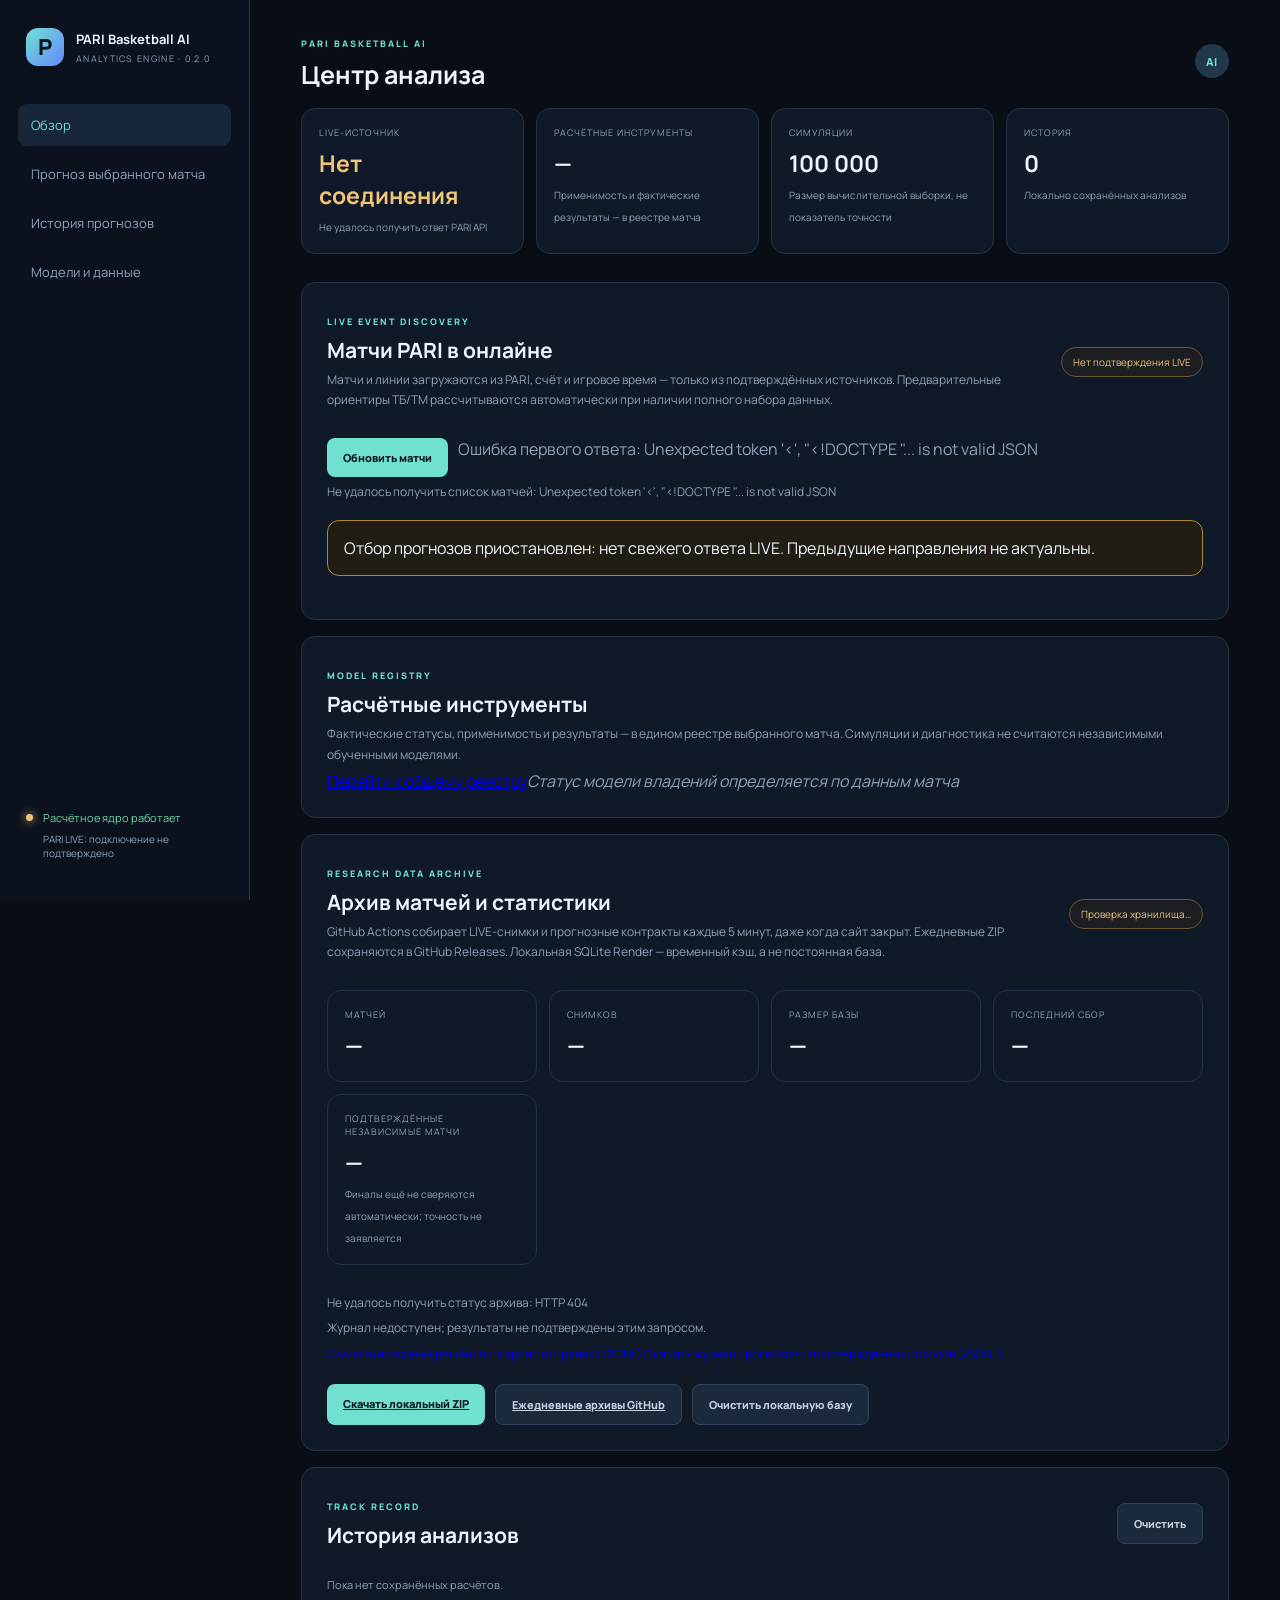
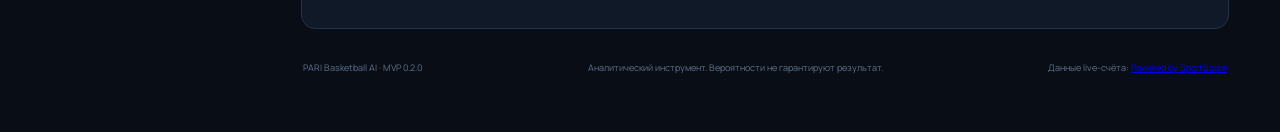
==== static/index.html @ 75773f47 "Display PARI historical games and statistics coverage" ====
<!doctype html>
<html lang="ru">
<head>
<meta charset="utf-8"><meta name="viewport" content="width=device-width,initial-scale=1">
<title>PARI Basketball AI</title>
<link rel="stylesheet" href="/static/styles.css?v=20261120-ui-v9">
</head>
<body>
<div class="shell">
  <aside class="sidebar">
    <div class="brand"><div class="brand-mark">P</div><div><b>PARI Basketball AI</b><small>ANALYTICS ENGINE · 0.2.0</small></div></div>
    <nav>
      <a class="active" href="#dashboard">Обзор</a>
      <a href="#selectedMatch">Прогноз выбранного матча</a>
      <a href="#history">История прогнозов</a>
      <a href="#models">Модели и данные</a>
    </nav>
    <div class="sidebar-bottom">
      <div class="status-dot"></div><span>Расчётное ядро работает</span>
      <small id="feedStatus">PARI LIVE: проверяем соединение…</small>
    </div>
  </aside>
  <main>
    <header class="topbar"><div><span class="eyebrow">PARI BASKETBALL AI</span><h1>Центр анализа</h1></div><div class="top-actions"><span class="avatar">AI</span></div></header>
    <section class="metrics" id="dashboard">
      <div class="metric"><small>LIVE-ИСТОЧНИК</small><b id="liveSourceStatus" class="amber">Проверка…</b><span id="liveSourceDetail">Автоматическое обновление каждые 10 секунд</span></div>
      <div class="metric"><small>РАСЧЁТНЫЕ ИНСТРУМЕНТЫ</small><b>—</b><span>Применимость и фактические результаты — в реестре матча</span></div>
      <div class="metric"><small>СИМУЛЯЦИИ</small><b>100 000</b><span>Размер вычислительной выборки, не показатель точности</span></div>
      <div class="metric"><small>ИСТОРИЯ</small><b id="historyCount">0</b><span>Локально сохранённых анализов</span></div>
    </section>
    <section class="panel" id="liveMatches">
      <div class="section-head"><div><span class="eyebrow">LIVE EVENT DISCOVERY</span><h2>Матчи PARI в онлайне</h2><p>Матчи и линии загружаются из PARI, счёт и игровое время — только из подтверждённых источников. Предварительные ориентиры ТБ/ТМ рассчитываются автоматически при наличии полного набора данных.</p></div><span class="pill warn" id="liveFeedBadge">Проверяем источник</span></div>
      <div class="form-actions"><button class="btn-primary" type="button" id="refreshLiveMatches">Обновить матчи</button><span class="muted" id="liveFeedUpdated">Ожидание первого ответа…</span></div>
      <p class="muted" id="liveFeedMessage" aria-live="polite">Проверяем доступность API PARI.</p>
      <div id="priorityForecasts" class="priority-forecasts" aria-live="polite">Проверяем условия отбора прогнозов…</div>
      <div id="liveMatchList" class="live-match-list"></div>
    </section>

    <section class="panel" id="selectedMatch" hidden>
      <div class="section-head"><div><span class="eyebrow">LIVE MATCH ANALYSIS</span><h2 id="selectedMatchTitle">Выбранный матч</h2><p id="selectedMatchMeta">Данные матча PARI</p></div><span class="pill success">LIVE</span></div>
      <div id="selectedMatchInfo" class="live-match-meta"></div>
      <div class="two-panels">
        <div class="panel"><span class="eyebrow">FULL GAME</span><h2>Прогноз на матч</h2><div id="matchForecast" class="forecast-content">Ожидаем данные счёта, времени и линии из PARI.</div></div>
        <div class="panel"><span class="eyebrow">CURRENT PERIOD</span><h2>Прогноз периода: четверть / тайм</h2><div id="quarterForecast" class="forecast-content">Ожидаем счёт, таймер и линию текущего периода из PARI. Поддерживаются четверти и таймы 2×20 минут.</div></div>
      </div>
      <div id="toolsRegistry"></div>
    </section>
    <section>
      <div class="panel" id="models"><span class="eyebrow">MODEL REGISTRY</span><h2>Расчётные инструменты</h2><p>Фактические статусы, применимость и результаты — в едином реестре выбранного матча. Симуляции и диагностика не считаются независимыми обученными моделями.</p><a href="#toolsRegistry">Перейти к общему реестру</a><i class="muted" id="possessionModelStatus">Статус модели владений определяется по данным матча</i></div>
    </section>
    <section class="panel" id="archive">
      <div class="section-head"><div><span class="eyebrow">RESEARCH DATA ARCHIVE</span><h2>Архив матчей и статистики</h2><p>GitHub Actions собирает LIVE-снимки и прогнозные контракты каждые 5 минут, даже когда сайт закрыт. Ежедневные ZIP сохраняются в GitHub Releases. Локальная SQLite Render — временный кэш, а не постоянная база.</p></div><span class="pill warn" id="archiveStorageMode">Проверка хранилища…</span></div>
      <div class="metrics archive-metrics">
        <div class="metric"><small>МАТЧЕЙ</small><b id="archiveMatches">—</b></div>
        <div class="metric"><small>СНИМКОВ</small><b id="archiveSnapshots">—</b></div>
        <div class="metric"><small>РАЗМЕР БАЗЫ</small><b id="archiveSize">—</b></div>
        <div class="metric"><small>ПОСЛЕДНИЙ СБОР</small><b id="archiveLastRun">—</b></div>
        <div class="metric"><small>ПОДТВЕРЖДЁННЫЕ НЕЗАВИСИМЫЕ МАТЧИ</small><b id="confirmedIndependentMatches">0</b><span>Финалы ещё не сверяются автоматически; точность не заявляется</span></div>
      </div>
      <p class="muted" id="archiveStatusText">Ожидание статуса архива…</p>
      <p id="researchJournalStatus" class="muted">Проверяем журнал расчётов…</p>
      <p><a href="/api/research/export?deliveries_only=true">Скачать исходные решения и журнал отправок (JSONL)</a>
<a href="/api/research/export">Скачать журнал прогнозов и подтверждённых исходов (JSONL)</a></p>
      <div class="form-actions"><a class="btn-primary" href="/api/archive/export">Скачать локальный ZIP</a><a class="btn-ghost" href="https://github.com/valgvvvvv/pari-basketball-ai./releases" target="_blank" rel="noopener">Ежедневные архивы GitHub</a><button class="btn-ghost" type="button" id="clearServerArchive">Очистить локальную базу</button></div>
    </section>
    <section class="panel" id="history"><div class="section-head"><div><span class="eyebrow">TRACK RECORD</span><h2>История анализов</h2></div><button class="btn-ghost" id="clearHistory">Очистить</button></div><div id="historyList" class="history-list"><p class="muted">Пока нет сохранённых расчётов.</p></div></section>
    <footer><span>PARI Basketball AI · MVP 0.2.0</span><span>Аналитический инструмент. Вероятности не гарантируют результат.</span><span>Данные live-счёта: <a href="https://sportscore.com/" target="_blank" rel="dofollow noopener">Powered by SportScore</a></span></footer>
  </main>
</div>
<script>
window.addEventListener("error", function(event) {
  var message = document.getElementById("liveFeedMessage");
  var updated = document.getElementById("liveFeedUpdated");
  if (message) message.textContent = "Ошибка JavaScript: " + (event.message || "неизвестная ошибка") + (event.filename ? " · " + event.filename.split("/").pop() + ":" + event.lineno : "");
  if (updated) updated.textContent = "Скрипт страницы завершился с ошибкой";
});
window.addEventListener("unhandledrejection", function(event) {
  var message = document.getElementById("liveFeedMessage");
  if (message) message.textContent = "Ошибка выполнения страницы: " + String(event.reason || "неизвестная ошибка");
});
</script>
<script src="/static/forecast-core.js?v=20261124-refresh-10s-v9"></script>
<script src="/static/app.js?v=20261126-pari-ssis-v10" onerror="document.getElementById('liveFeedMessage').textContent='Не загрузился файл /static/app.js';document.getElementById('liveFeedUpdated').textContent='Ошибка загрузки JavaScript';"></script>
</body></html>
---- static/styles.css ----
@import url('https://fonts.googleapis.com/css2?family=Manrope:wght@400;500;600;700;800&display=swap');
:root{--bg:#080d16;--panel:#101927;--panel2:#121f30;--line:#233247;--text:#edf4ff;--muted:#8ea0b8;--cyan:#70e0d0;--blue:#7aa8ff;--amber:#f0c477;--green:#70d6a4}
*{box-sizing:border-box}html{scroll-behavior:smooth}body{overflow-x:clip;margin:0;background:var(--bg);color:var(--text);font-family:Manrope,system-ui,sans-serif}.shell{display:grid;grid-template-columns:250px 1fr;min-height:100vh}.sidebar{border-right:1px solid var(--line);padding:28px 18px;display:flex;flex-direction:column;position:sticky;top:0;height:100vh;background:#0b121e}.brand{display:flex;align-items:center;gap:12px;padding:0 8px 38px}.brand-mark{width:38px;height:38px;border-radius:12px;background:linear-gradient(135deg,#70e0d0,#648aff);display:grid;place-items:center;color:#07121a;font-weight:900;font-size:22px}.brand b{display:block;font-size:13px}.brand small{display:block;color:var(--muted);font-size:9px;letter-spacing:1.3px;margin-top:4px}.sidebar nav{display:grid;gap:7px}.sidebar nav a{color:#91a2b9;text-decoration:none;padding:12px 13px;border-radius:9px;font-size:13px}.sidebar nav a:hover,.sidebar nav a.active{background:#172638;color:var(--cyan)}.sidebar-bottom{margin-top:auto;color:var(--green);font-size:11px;display:grid;grid-template-columns:10px 1fr;gap:7px;align-items:center;padding:12px 8px}.sidebar-bottom small{grid-column:2;color:var(--muted);font-size:10px}.status-dot{width:7px;height:7px;border-radius:50%;background:var(--amber);box-shadow:0 0 10px #f0c477}.shell main{padding:30px clamp(20px,4vw,58px);max-width:1500px;width:100%;margin:auto}.topbar,.section-head,.result-top{display:flex;align-items:center;justify-content:space-between;gap:18px}.eyebrow{font-size:9px;letter-spacing:2px;color:var(--cyan);font-weight:800}.topbar h1{font-size:25px;margin:5px 0 0}.top-actions{display:flex;gap:12px;align-items:center}.pill{border:1px solid var(--line);border-radius:30px;padding:7px 11px;font-size:10px;color:var(--muted);white-space:nowrap}.pill.warn{color:var(--amber);border-color:#6c5732;background:#34291855}.avatar{width:34px;height:34px;border-radius:50%;display:grid;place-items:center;background:#20384a;color:var(--cyan);font-size:11px;font-weight:800}.hero{margin-top:28px;padding:38px 42px;min-height:285px;border:1px solid #26394e;border-radius:18px;background:radial-gradient(circle at 80% 50%,#18384a 0,#102033 32%,#101927 75%);display:grid;grid-template-columns:1.1fr .9fr;overflow:hidden;position:relative}.hero h2{font-size:clamp(28px,3.4vw,43px);line-height:1.13;letter-spacing:-1.5px;margin:14px 0}.hero h2 em{font-style:normal;color:var(--cyan)}.hero p{max-width:520px;color:#a5b4c8;font-size:13px;line-height:1.8}.primary-link{display:inline-flex;gap:28px;margin-top:13px;padding:12px 16px;border-radius:8px;background:var(--cyan);color:#08131c;text-decoration:none;font-size:12px;font-weight:800}.hero-art{position:relative;min-height:210px}.court{position:absolute;width:280px;height:175px;right:20px;top:20px;border:1px solid #75bdbb55;border-radius:90px;transform:rotate(-15deg);background:repeating-linear-gradient(90deg,transparent 0 34px,#70e0d011 35px 36px)}.center-circle{position:absolute;width:85px;height:85px;border:1px solid #70e0d055;border-radius:50%;left:97px;top:44px}.court-line{position:absolute;height:100%;left:50%;border-left:1px solid #70e0d055}.hoop{position:absolute;width:35px;height:35px;border:2px solid var(--cyan);border-radius:50%;right:10px;top:69px;box-shadow:0 0 22px #70e0d044}.orb{position:absolute;border-radius:50%;filter:blur(2px)}.orb1{width:130px;height:130px;background:#70e0d018;right:40px;top:8px}.orb2{width:90px;height:90px;background:#7aa8ff19;left:5px;bottom:0}.hero-stat{position:absolute;right:0;bottom:0;background:#09131dcc;border:1px solid #345366;border-radius:10px;padding:12px 16px;display:grid;gap:4px}.hero-stat small{font-size:8px;color:var(--muted);letter-spacing:1px}.hero-stat b{font-size:12px;color:var(--cyan)}.hero-stat span{font-size:10px;color:var(--muted)}.metrics{display:grid;grid-template-columns:repeat(4,1fr);gap:12px;margin:16px 0 28px}.metric,.panel{background:var(--panel);border:1px solid var(--line);border-radius:14px}.metric{padding:17px}.metric small,.result-card small,.prediction small{display:block;font-size:9px;color:var(--muted);letter-spacing:1px}.metric b{display:block;font-size:23px;margin:8px 0 3px}.metric span{font-size:10px;color:var(--muted)}.amber{color:var(--amber)}.panel{padding:25px;margin-bottom:16px}.section-head{margin-bottom:22px}.section-head h2,.panel h2{font-size:21px;margin:6px 0}.section-head p,.panel>p{font-size:12px;color:var(--muted);line-height:1.7;margin:5px 0}.form-grid{display:grid;grid-template-columns:repeat(4,1fr);gap:15px}.form-grid label{font-size:10px;color:#aab9cc;display:grid;gap:7px}.form-grid input,.form-grid select{width:100%;background:#0b1421;border:1px solid #2b3c52;color:var(--text);padding:11px 12px;border-radius:8px;font:inherit;font-size:12px;outline:none}.form-grid input:focus,.form-grid select:focus{border-color:var(--cyan)}.form-actions{display:flex;gap:10px;margin-top:20px}.btn-primary,.btn-ghost{border:0;border-radius:8px;padding:12px 16px;font:inherit;font-size:11px;font-weight:800;cursor:pointer}.btn-primary{background:var(--cyan);color:#07131a}.btn-primary span{padding-left:22px}.btn-ghost{background:#1a293b;color:#c3d0e0;border:1px solid #31445c}.result{margin-top:25px;border-top:1px solid var(--line);padding-top:22px}.result h3{margin:5px 0;font-size:18px}.pill.success{color:var(--green);border-color:#316a55;background:#163b3155}.prediction{display:grid;grid-template-columns:repeat(3,1fr);gap:10px;margin:20px 0}.prediction>div{background:#0b1421;padding:16px;border-radius:10px;border:1px solid #23374a}.prediction strong{display:block;font-size:27px;margin:8px 0;color:var(--cyan)}.prediction span{font-size:10px;color:var(--muted)}.prob-bars{max-width:650px}.bar-label{display:flex;justify-content:space-between;font-size:11px;margin:12px 0 6px}.bar{height:7px;background:#27364a;border-radius:9px;overflow:hidden}.bar i{display:block;height:100%;width:0;background:var(--blue);border-radius:9px;transition:width .5s}.bar i#underBar{background:var(--cyan)}.result-grid{display:grid;grid-template-columns:repeat(4,1fr);gap:10px;margin:22px 0}.result-card{background:#0c1725;border:1px solid #22344a;border-radius:9px;padding:13px}.result-card b{display:block;font-size:18px;margin:8px 0 3px}.result-card span{font-size:9px;color:var(--muted)}.explain{border-top:1px solid var(--line);padding-top:16px}.explain h4{margin:0 0 8px;font-size:12px}.explain p,.explain li{font-size:11px;line-height:1.7;color:#a9b8cb}.explain ul{padding-left:18px}.result-foot{display:flex;justify-content:space-between;color:var(--muted);font-size:10px;margin-top:15px}.two-panels{display:grid;grid-template-columns:1fr 1fr;gap:16px}.two-panels .panel{min-height:260px}.mini-note{background:#14283a;border-left:2px solid var(--cyan);padding:12px;font-size:10px;color:#a9c0d2;line-height:1.6;margin-top:20px}.model-list{display:grid;gap:10px;margin-top:17px}.model-list>div{display:grid;grid-template-columns:25px 1fr auto;gap:10px;align-items:center;font-size:11px}.model-list b{color:var(--cyan);font-size:10px}.model-list i{font-style:normal;color:var(--green);font-size:9px}.model-list i.muted{color:var(--amber)}.history-list{font-size:11px;color:var(--muted)}.history-row{display:grid;grid-template-columns:1.4fr .7fr .5fr .7fr;gap:10px;padding:12px 0;border-top:1px solid var(--line);align-items:center}.history-row b{color:var(--text)}footer{display:flex;justify-content:space-between;color:#61738b;font-size:9px;padding:16px 2px 28px}.muted{color:var(--muted)}
@media(max-width:1000px){.shell{grid-template-columns:minmax(0,1fr)}.sidebar{height:auto;position:relative;padding:14px 18px}.brand{padding:0 5px 12px}.sidebar nav{display:flex;overflow:auto}.sidebar nav a{white-space:nowrap}.sidebar-bottom{display:none}.form-grid{grid-template-columns:repeat(2,1fr)}.hero{grid-template-columns:1fr .7fr}.metrics{grid-template-columns:repeat(2,1fr)}}
@media(max-width:650px){.shell main{padding:20px 13px}.hero{grid-template-columns:1fr;padding:25px 22px}.hero-art{min-height:130px;opacity:.8}.court{right:30px;top:0;transform:scale(.75) rotate(-15deg);transform-origin:top right}.hero-stat{right:5px;bottom:0}.metrics{gap:8px}.metric{padding:13px}.metric b{font-size:19px}.form-grid{grid-template-columns:1fr 1fr;gap:11px}.panel{padding:17px}.two-panels{grid-template-columns:1fr}.prediction{grid-template-columns:1fr}.prediction strong{font-size:23px}.result-grid{grid-template-columns:1fr 1fr}.section-head{align-items:flex-start}.topbar h1{font-size:21px}.top-actions .pill{display:none}.history-row{grid-template-columns:1fr .7fr}.history-row span:nth-child(3){display:none}footer{display:grid;gap:7px}}

/* Quarter analyzer spacing */
#quarterForm{margin-top:16px}#quarterResult{margin-top:18px}#quarterResult ul{padding-left:18px;color:var(--muted);font-size:10px;line-height:1.7}


.live-match-list{display:grid;grid-template-columns:repeat(auto-fit,minmax(240px,1fr));gap:10px;margin-top:14px}
.live-match{display:flex;flex-direction:column;gap:7px;text-align:left;padding:14px;border:1px solid rgba(140,160,185,.22);border-radius:12px;background:rgba(255,255,255,.035);color:inherit;cursor:pointer}
.live-match:hover{border-color:rgba(95,160,255,.65);background:rgba(95,160,255,.08)}
.live-match-title{font-weight:700}
.live-match-meta{font-size:12px;color:var(--muted,#9aa9bc);overflow-wrap:anywhere}


/* Compact live match analysis */
.compact-analysis{margin-top:16px;padding-top:14px;border-top:1px solid var(--line);font-size:12px;line-height:1.65}
.compact-analysis>p{margin:7px 0;color:var(--muted)}
.compact-analysis>p>b{color:var(--text)}
.compact-analysis .stat-chip{display:inline-flex;align-items:center;gap:6px;margin:3px 5px 3px 0;padding:6px 9px;border:1px solid var(--line);border-radius:8px;background:#0b1421;color:var(--text);font-size:11px}
.compact-analysis .stat-chip b{color:var(--cyan)}
.forecast-main{padding:12px 14px;margin:10px 0 14px;border:1px solid var(--line);border-radius:10px;background:#0b1421}
.forecast-main p{margin:5px 0;color:var(--muted);font-size:12px}
.forecast-number{font-size:30px;font-weight:800;color:var(--cyan);line-height:1.2;margin:7px 0}
.source-statistics{margin-top:10px;border-top:1px solid var(--line);padding-top:9px;color:var(--muted);font-size:11px}
.source-statistics summary{cursor:pointer;color:#aab9cc;font-weight:700}
.source-statistics p{margin:5px 0;overflow-wrap:anywhere}

/* Expanded live analysis calculations */
.model-active{color:var(--green)!important}
.calc-grid{display:grid;grid-template-columns:repeat(auto-fit,minmax(125px,1fr));gap:9px;margin:12px 0}
.calc-card{background:#0b1421;border:1px solid var(--line);border-radius:9px;padding:12px;min-width:0}
.calc-card span{display:block;color:var(--muted);font-size:10px;line-height:1.4}
.calc-card b{display:block;font-size:18px;color:var(--cyan);margin-top:6px;overflow-wrap:anywhere}
.calc-formula{background:#14283a;border-left:2px solid var(--cyan);padding:11px 13px;color:#b7c7d9;font-size:11px;line-height:1.65}
.calc-table{width:100%;border-collapse:collapse;margin:10px 0 18px;font-size:11px}
.calc-table th,.calc-table td{padding:9px 7px;text-align:left;border-bottom:1px solid var(--line)}
.calc-table th{color:var(--muted);font-weight:600}
.calc-table td{color:var(--text);font-variant-numeric:tabular-nums}
.calc-factors{padding-left:19px;color:#b7c7d9;font-size:11px;line-height:1.8}
.compact-analysis h3,#matchForecast h3{font-size:14px;margin:18px 0 8px}
@media(max-width:520px){.calc-table{font-size:10px}.calc-table th,.calc-table td{padding:7px 4px}}


/* Step-by-step numerical forecast and projected score trajectory */
.calculation-steps{margin:18px 0;padding:17px;border:1px solid #2b4257;border-radius:13px;background:linear-gradient(145deg,#102031,#0c1725)}
.calc-section-head{display:flex;align-items:center;justify-content:space-between;gap:12px;margin-bottom:14px}
.calc-section-head h3{margin:5px 0 0!important;font-size:17px!important}
.calc-live-tag{font-size:9px;letter-spacing:1px;color:var(--cyan);border:1px solid #3a6870;border-radius:30px;padding:6px 9px;white-space:nowrap}
.calc-stage-list{display:grid;grid-template-columns:repeat(2,minmax(0,1fr));gap:9px}
.calc-stage{display:grid;grid-template-columns:28px minmax(0,1fr);gap:10px;align-items:start;padding:12px;background:#0b1421;border:1px solid #26394d;border-radius:9px;min-width:0}
.calc-stage-index{width:25px;height:25px;display:grid;place-items:center;border-radius:50%;background:#1c3948;color:var(--cyan);font-size:11px;font-weight:800}
.calc-stage>div{display:grid;gap:5px;min-width:0}
.calc-stage b{font-size:10px;color:#a9b9cc}
.calc-stage strong{font-size:17px;color:var(--cyan);overflow-wrap:anywhere}
.calc-stage small{font-size:10px;line-height:1.55;color:var(--muted)}
.calc-score-prediction{display:grid;gap:5px;padding:13px 15px;border:1px solid #315064;border-radius:9px;background:#0b1421}
.calc-score-prediction span,.calc-direction span{font-size:10px;color:var(--muted)}
.calc-score-prediction>b{font-size:25px;color:var(--cyan);font-variant-numeric:tabular-nums}
.calc-score-prediction small,.calc-direction small{font-size:10px;line-height:1.55;color:var(--muted)}
.calculation-steps h4{font-size:12px;margin:16px 0 8px;color:#dce8f6}
.trajectory-table{margin-bottom:12px}
.trajectory-track{height:6px;min-width:38px;background:#25364a;border-radius:10px;overflow:hidden}
.trajectory-track i{display:block;height:100%;background:linear-gradient(90deg,#70e0d0,#7aa8ff);border-radius:10px}
.calc-direction{display:grid;gap:5px;padding:12px 14px;border-radius:9px;background:#14283a;border-left:3px solid var(--cyan)}
.calc-direction>b{font-size:16px;color:var(--cyan)}
@media(max-width:600px){
  .calculation-steps{padding:12px;margin:14px 0}
  .calc-stage-list{grid-template-columns:1fr}
  .calc-stage{padding:10px}
  .trajectory-table{font-size:9px}
  .trajectory-table th,.trajectory-table td{padding:7px 3px}
  .trajectory-table th:first-child{width:28%}
  .trajectory-track{min-width:24px}
  .calc-score-prediction>b{font-size:22px}
}

/* AI ensemble analysis */
.ai-model-panel{margin:10px 0 14px;padding:12px 14px;border:1px solid #315064;border-radius:10px;background:#102031}
.ai-model-panel>b{display:block;font-size:12px;color:#dce8f6}
.ai-model-number{font-size:25px;font-weight:800;color:var(--cyan);margin:5px 0}
.ai-model-panel p{font-size:11px;line-height:1.5;color:var(--text);margin:4px 0}
.ai-model-panel small{display:block;color:var(--muted);font-size:10px;line-height:1.5}

/* Classic model ensemble migrated from the first basketball totals project */
.classic-model-panel{margin:18px 0;padding:16px;border:1px solid var(--line,#2b3545);border-radius:14px;background:var(--panel,#111a27)}
.classic-model-panel h3{margin:4px 0 0;font-size:17px}
.classic-consensus{display:grid;grid-template-columns:auto auto 1fr;gap:12px;align-items:center;padding:12px;margin:12px 0;border-radius:10px;background:rgba(74,144,226,.09)}
.classic-consensus strong{font-size:25px}
.classic-consensus span{font-size:13px}
.model-consensus-groups,.model-anomaly,.model-training-note{font-size:12px;line-height:1.45;margin:10px 0 0}
.model-training-note{opacity:.8}
.table-scroll{max-width:100%;overflow-x:auto}
.classic-model-panel .calc-table{min-width:440px}
@media(max-width:520px){.classic-model-panel{padding:12px}.classic-consensus{grid-template-columns:auto auto;gap:8px}.classic-consensus span{grid-column:1/-1}}

/* Highlight matches during minutes 5–8 of the active quarter */
.live-match-quarter-window{border:2px solid #e5b94f!important;background:linear-gradient(135deg,rgba(229,185,79,.16),rgba(229,185,79,.055))!important;box-shadow:0 0 0 1px rgba(229,185,79,.12),0 5px 20px rgba(229,185,79,.08)}
.live-match-quarter-window .live-match-title{color:#ffe3a0}
.quarter-highlight-tag{display:inline-flex;align-self:flex-start;padding:5px 9px;border-radius:6px;background:#e5b94f;color:#211807;font-size:10px;font-weight:900;letter-spacing:.35px}

.model-tool-list{display:grid;gap:8px;margin:12px 0}
.model-tool-row{display:grid;grid-template-columns:minmax(150px,1fr) auto;gap:4px 12px;padding:9px 11px;border:1px solid var(--border,#e5e7eb);border-radius:10px}
.model-tool-row b{font-size:13px}
.model-tool-row span{font-size:12px;font-weight:600;text-align:right}
.model-tool-row small{grid-column:1/-1;color:var(--muted,#777);font-size:11px;line-height:1.4}

.calculation-steps,.technical-details{margin:10px 0;border:1px solid var(--line);border-radius:9px;padding:10px 12px;background:#0b1421}
.calculation-steps>summary,.technical-details>summary{cursor:pointer;font-size:12px;font-weight:700;color:var(--cyan)}
.calc-explanation{padding-top:7px}
.calc-explanation p,.technical-details p{font-size:11px;line-height:1.55;margin:6px 0;color:var(--muted);overflow-wrap:anywhere}
.calc-explanation b{color:var(--text)}
.forecast-main{margin:8px 0;padding:12px}.forecast-main p{font-size:11px;margin:5px 0}
.classic-model-panel{margin:10px 0;padding:10px 12px}.classic-model-panel h3{font-size:14px}
.classic-model-panel .calc-table{min-width:0;table-layout:fixed;width:100%}
.classic-model-panel .calc-table th,.classic-model-panel .calc-table td{font-size:10px;padding:6px 5px;overflow-wrap:anywhere;white-space:normal}
.classic-model-panel .calc-table th:first-child,.classic-model-panel .calc-table td:first-child{width:35%}
.classic-model-panel details{margin-top:8px}.classic-model-panel details>summary{font-size:11px;cursor:pointer;color:var(--muted)}
.two-panels{grid-template-columns:repeat(2,minmax(0,1fr));align-items:start}.two-panels>.panel{min-width:0;padding:14px}
#selectedMatchInfo{font-size:12px;line-height:1.5;margin:8px 0 12px;overflow-wrap:anywhere}
@media(max-width:650px){.two-panels{grid-template-columns:1fr}.two-panels>.panel{padding:12px}.classic-model-panel{padding:9px}.classic-model-panel .calc-table th,.classic-model-panel .calc-table td{font-size:9px;padding:5px 3px}.classic-model-panel .calc-table th:first-child,.classic-model-panel .calc-table td:first-child{width:34%}}

.unified-tools-panel{margin:12px 0;padding:12px}.unified-tools-table{width:100%;table-layout:fixed;border-collapse:collapse}
.unified-tools-table th,.unified-tools-table td{font-size:10px;padding:7px 5px;vertical-align:top;overflow-wrap:anywhere;white-space:normal}
.unified-tools-table th:nth-child(1){width:19%}.unified-tools-table th:nth-child(2){width:25%}.unified-tools-table th:nth-child(3),.unified-tools-table th:nth-child(4){width:28%}
.unified-tools-table td small{display:block;color:var(--muted);font-size:9px;line-height:1.3;margin-top:3px}
.unified-tools-panel>details{margin-top:8px}.unified-tools-panel>details>summary{cursor:pointer;color:var(--muted);font-size:11px}
@media(max-width:650px){.unified-tools-panel{padding:8px}.unified-tools-table th,.unified-tools-table td{font-size:9px;padding:5px 3px}.unified-tools-table th:nth-child(1){width:22%}.unified-tools-table th:nth-child(2){width:23%}.unified-tools-table th:nth-child(3),.unified-tools-table th:nth-child(4){width:27%}}

.live-critical-warnings{margin:8px 0 12px;padding:9px 11px;border:1px solid #9a713e;border-left:3px solid var(--amber);border-radius:8px;background:#34281755}
.live-critical-warnings b{font-size:11px;color:var(--amber)}
.live-critical-warnings ul{margin:5px 0 0;padding-left:18px}
.live-critical-warnings li{font-size:10px;line-height:1.45;color:var(--text);margin:3px 0}

/* Keep the page viewport fixed; dense tool tables wrap within their own cells. */
html,body{max-width:100%;overflow-x:clip}
.unified-tools-panel,.unified-tools-table{min-width:0;max-width:100%}
.unified-tools-table td,.unified-tools-table th{overflow-wrap:anywhere;word-break:normal}
@media(max-width:390px){.unified-tools-table th,.unified-tools-table td{font-size:8px;padding:4px 2px}.unified-tools-table th:nth-child(1){width:23%}.unified-tools-table th:nth-child(2){width:22%}.unified-tools-table th:nth-child(3),.unified-tools-table th:nth-child(4){width:27.5%}}

/* Prevent grid items from expanding the page to the min-content width of nested diagnostics. */
.shell,.shell main,.shell main>*,#selectedMatch,.two-panels,.two-panels>*,.classic-model-panel,.unified-tools-panel{min-width:0;max-width:100%}
#selectedMatch{width:100%;overflow-wrap:anywhere}
#selectedMatch :where(p,span,b,strong,small,summary,td,th){overflow-wrap:anywhere;word-break:break-word}
#selectedMatch :where(table){max-width:100%;table-layout:fixed}

@media(max-width:1000px){.shell{width:100%;grid-template-columns:minmax(0,1fr)}.shell main{width:100%;min-width:0}}

@media(max-width:1000px){
  .sidebar{position:relative;top:auto;height:auto;padding:10px 12px;border-right:0;border-bottom:1px solid var(--line)}
  .brand{padding:0 8px 8px}
  .sidebar nav{display:flex;flex-wrap:wrap;gap:5px}
  .sidebar nav a{padding:8px 9px}
  .sidebar-bottom{display:none}
}

@media(max-width:1000px){
  .shell{grid-template-columns:minmax(0,1fr);width:100%;max-width:100%;overflow-x:clip}
  .sidebar{display:block;min-width:0;width:100%;max-width:100%;box-sizing:border-box}
  .sidebar nav{display:grid;grid-template-columns:repeat(2,minmax(0,1fr));gap:5px;width:100%;min-width:0;overflow:visible}
  .sidebar nav a{display:block;min-width:0;white-space:normal;overflow-wrap:anywhere;word-break:break-word;padding:8px 9px}
  .shell main{width:100%;max-width:100%;min-width:0}
}

/* The app restores the selected match's reading anchor itself after refresh. */
html,body,#selectedMatch{overflow-anchor:none}
.priority-forecasts{border:1px solid #ac8736;border-radius:12px;padding:16px;margin:18px 0;background:#211d14}
.priority-forecasts h3{margin-top:0;color:#f7d779}
.priority-card{display:flex;flex-direction:column;gap:8px;width:100%;text-align:left;padding:14px;margin-top:10px;border:1px solid #c49b40;border-radius:9px;background:#302818;color:#fff;cursor:pointer;overflow-wrap:anywhere}
.priority-card span,.priority-signal{color:#ffe49a;font-weight:800}
.live-match.live-match-priority{border:2px solid #e5b94f;background:#282316;box-shadow:0 0 0 1px #e5b94f33}
.priority-signal{display:block;padding:6px 0;font-size:13px}
.quarter-window-note{display:block;color:#adb9ce;font-size:11px}
.priority-card:focus-visible,.live-match:focus-visible{outline:3px solid #79baff;outline-offset:3px}

.research-card{border-color:#5986b6;background:#18283b}
.research-card span,.research-signal{color:#a8d0fa}
.research-signal{display:block;font-size:12px;padding:6px 0}
.live-match.live-match-research{border:2px solid #5986b6;background:#182437}
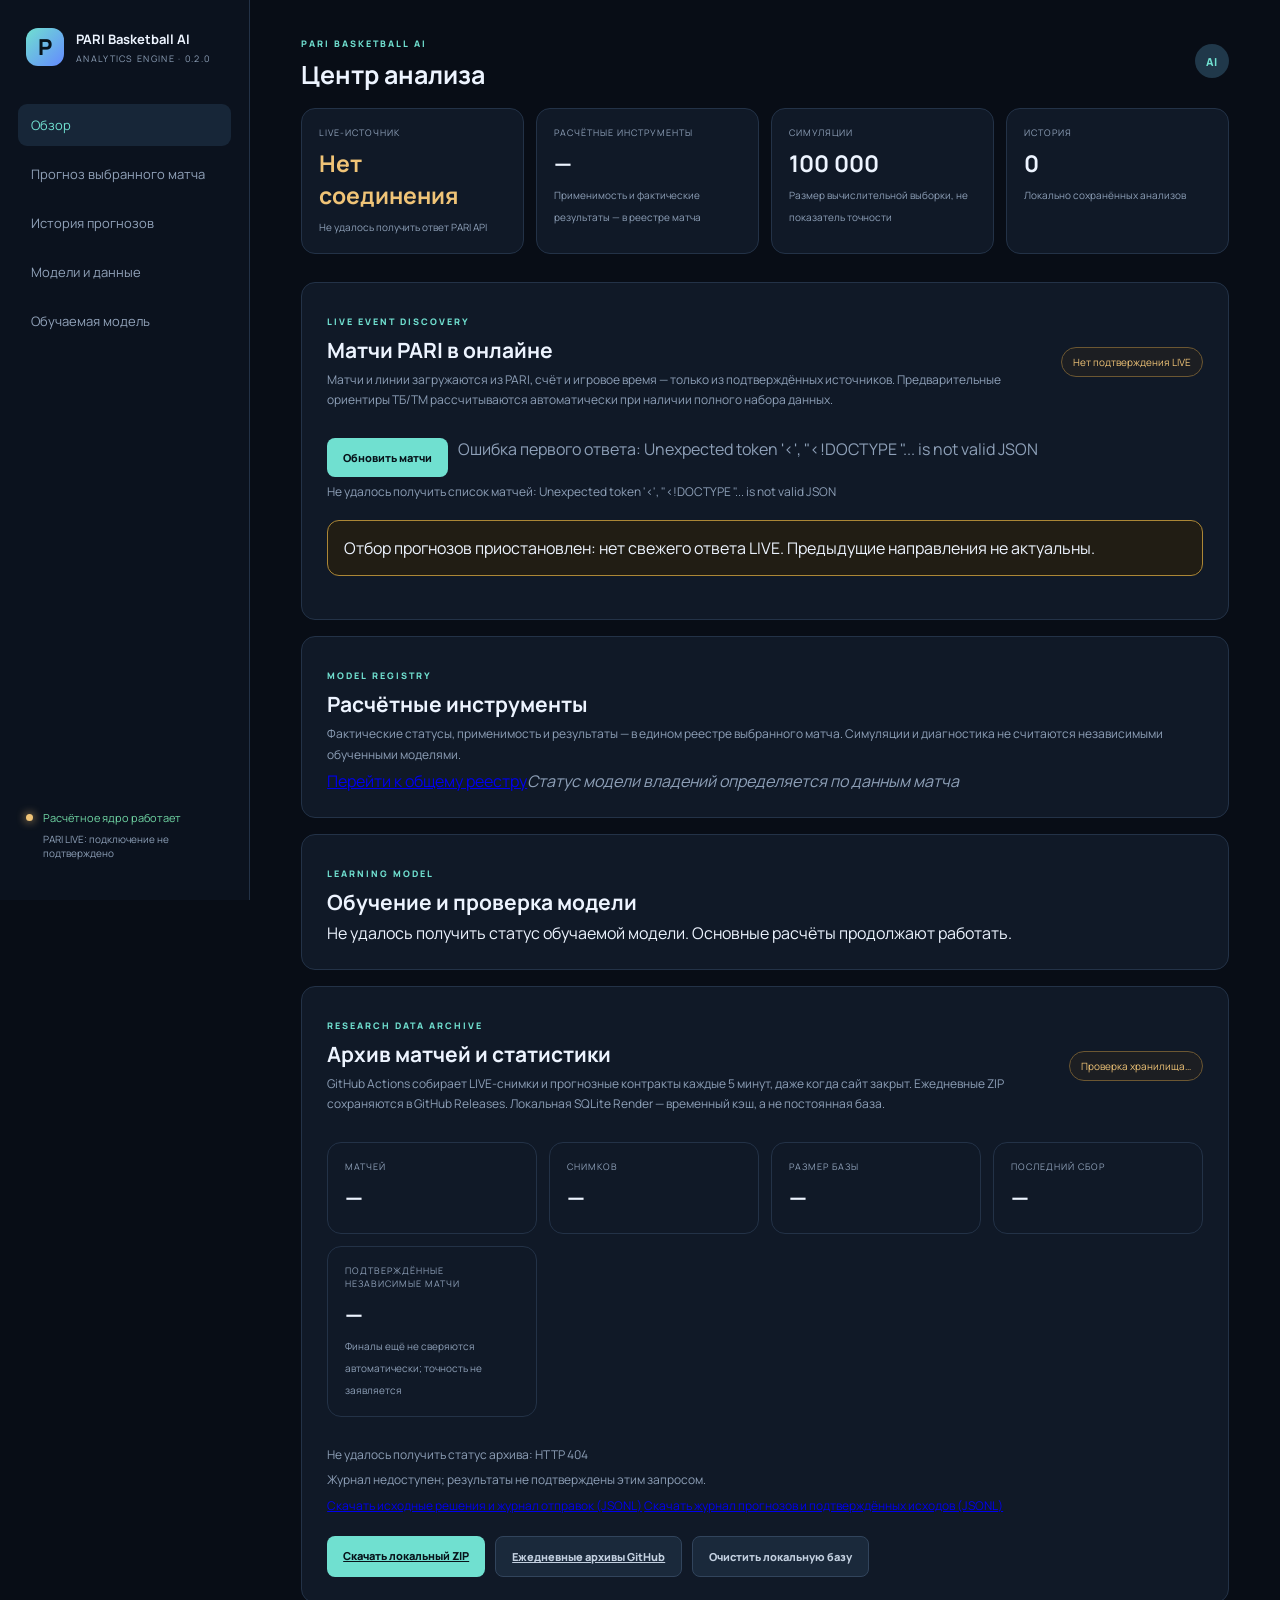
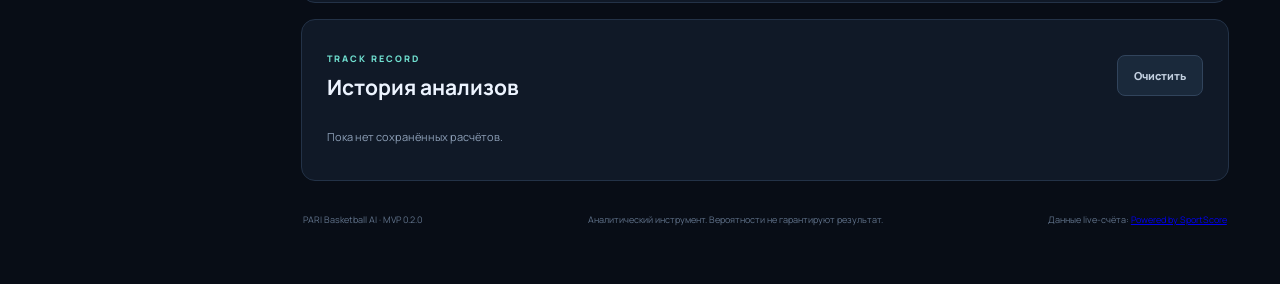
==== commit 9e2bff83: "Add separate learning forecast panel and model evaluation table" ====
--- a/static/index.html
+++ b/static/index.html
@@ -14,6 +14,7 @@
       <a href="#selectedMatch">Прогноз выбранного матча</a>
       <a href="#history">История прогнозов</a>
       <a href="#models">Модели и данные</a>
+      <a href="#learningModel">Обучаемая модель</a>
     </nav>
     <div class="sidebar-bottom">
       <div class="status-dot"></div><span>Расчётное ядро работает</span>
@@ -44,10 +45,12 @@
         <div class="panel"><span class="eyebrow">CURRENT PERIOD</span><h2>Прогноз периода: четверть / тайм</h2><div id="quarterForecast" class="forecast-content">Ожидаем счёт, таймер и линию текущего периода из PARI. Поддерживаются четверти и таймы 2×20 минут.</div></div>
       </div>
       <div id="toolsRegistry"></div>
+      <div class="panel"><span class="eyebrow">LEARNING CHALLENGER · SHADOW</span><h2>Обучаемая модель · дополнительный прогноз</h2><div id="learningForecast">Выберите матч для расчёта.</div></div>
     </section>
     <section>
       <div class="panel" id="models"><span class="eyebrow">MODEL REGISTRY</span><h2>Расчётные инструменты</h2><p>Фактические статусы, применимость и результаты — в едином реестре выбранного матча. Симуляции и диагностика не считаются независимыми обученными моделями.</p><a href="#toolsRegistry">Перейти к общему реестру</a><i class="muted" id="possessionModelStatus">Статус модели владений определяется по данным матча</i></div>
     </section>
+    <section class="panel" id="learningModel"><span class="eyebrow">LEARNING MODEL</span><h2>Обучение и проверка модели</h2><div id="learningStatus" aria-live="polite">Загружаем версию и результаты проверки…</div></section>
     <section class="panel" id="archive">
       <div class="section-head"><div><span class="eyebrow">RESEARCH DATA ARCHIVE</span><h2>Архив матчей и статистики</h2><p>GitHub Actions собирает LIVE-снимки и прогнозные контракты каждые 5 минут, даже когда сайт закрыт. Ежедневные ZIP сохраняются в GitHub Releases. Локальная SQLite Render — временный кэш, а не постоянная база.</p></div><span class="pill warn" id="archiveStorageMode">Проверка хранилища…</span></div>
       <div class="metrics archive-metrics">
@@ -79,6 +82,7 @@
   if (message) message.textContent = "Ошибка выполнения страницы: " + String(event.reason || "неизвестная ошибка");
 });
 </script>
-<script src="/static/forecast-core.js?v=20261124-refresh-10s-v9"></script>
-<script src="/static/app.js?v=20261126-pari-ssis-v10" onerror="document.getElementById('liveFeedMessage').textContent='Не загрузился файл /static/app.js';document.getElementById('liveFeedUpdated').textContent='Ошибка загрузки JavaScript';"></script>
+<script src="/static/forecast-core.js?v=20261127-learning-v14"></script>
+<script src="/static/app.js?v=20261127-learning-v14" onerror="document.getElementById('liveFeedMessage').textContent='Не загрузился файл /static/app.js';document.getElementById('liveFeedUpdated').textContent='Ошибка загрузки JavaScript';"></script>
+<script src="/static/learning.js?v=20261127-learning-v14"></script>
 </body></html>
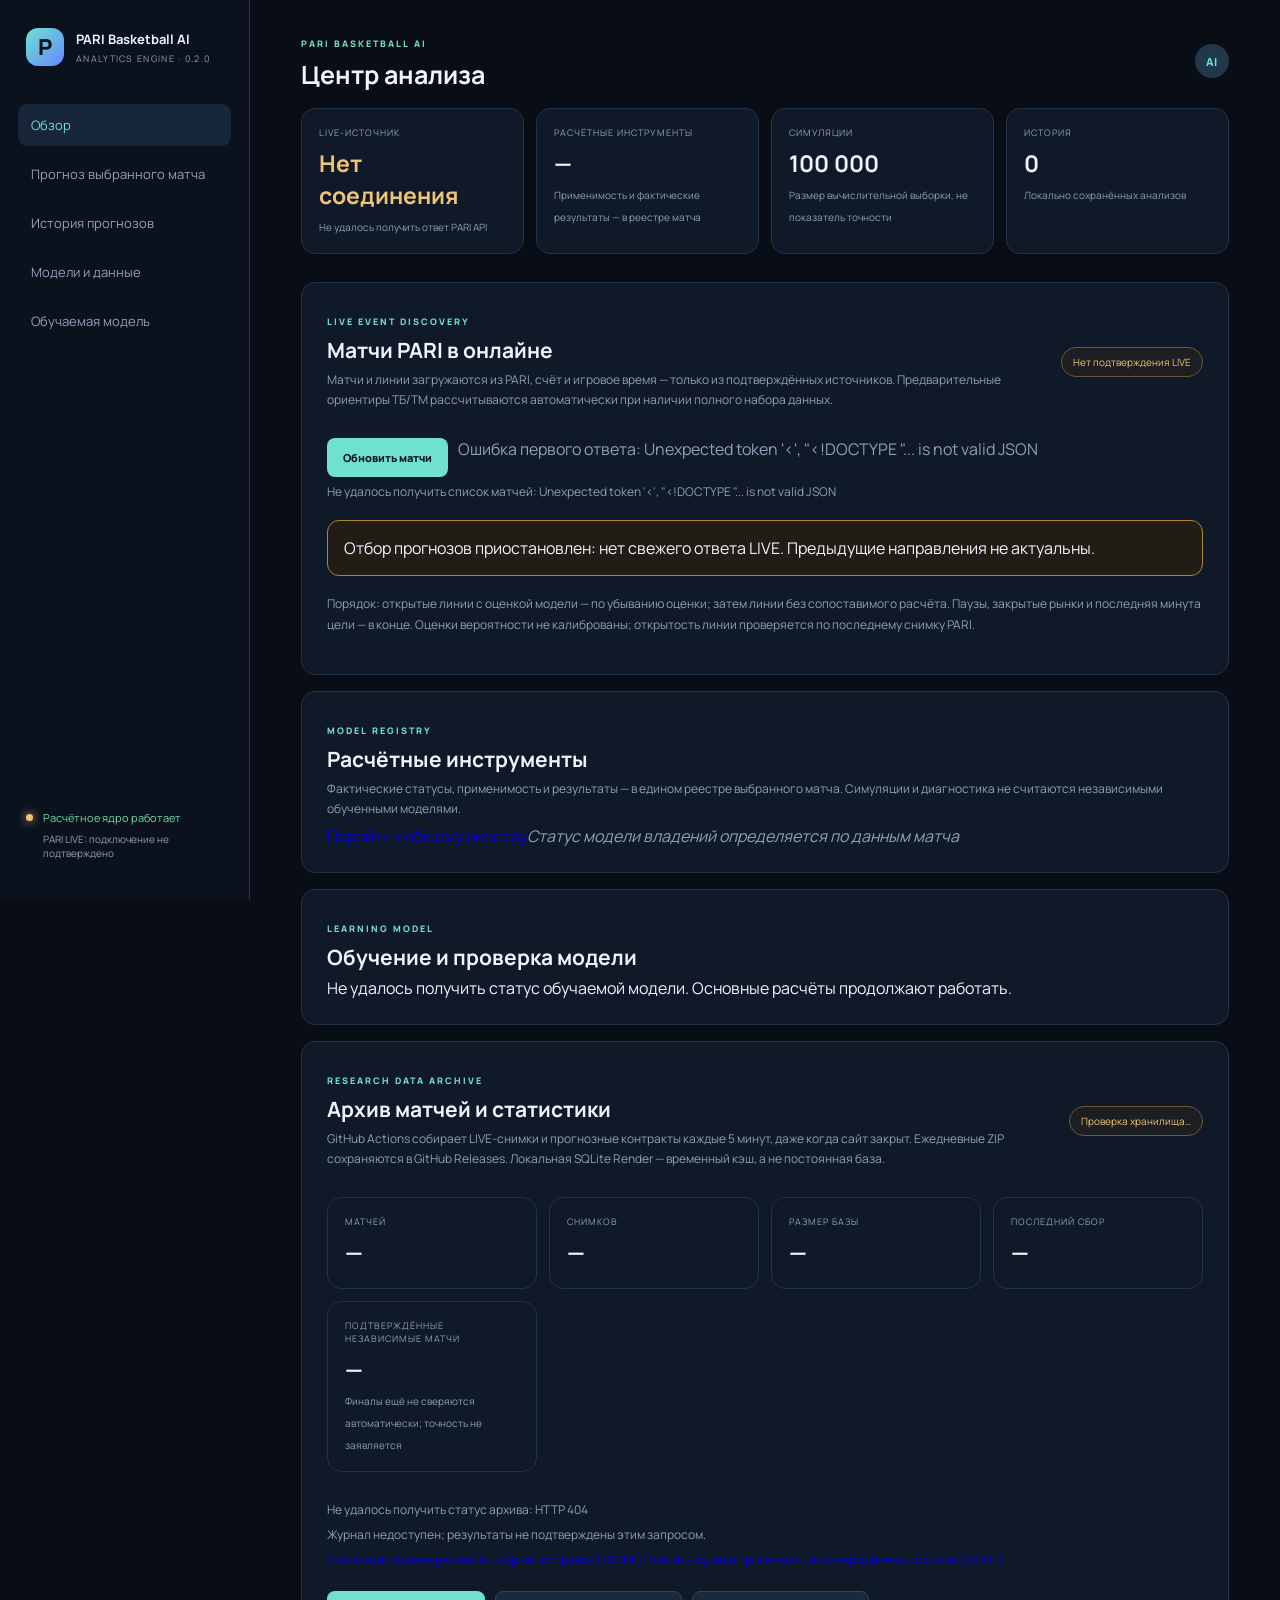
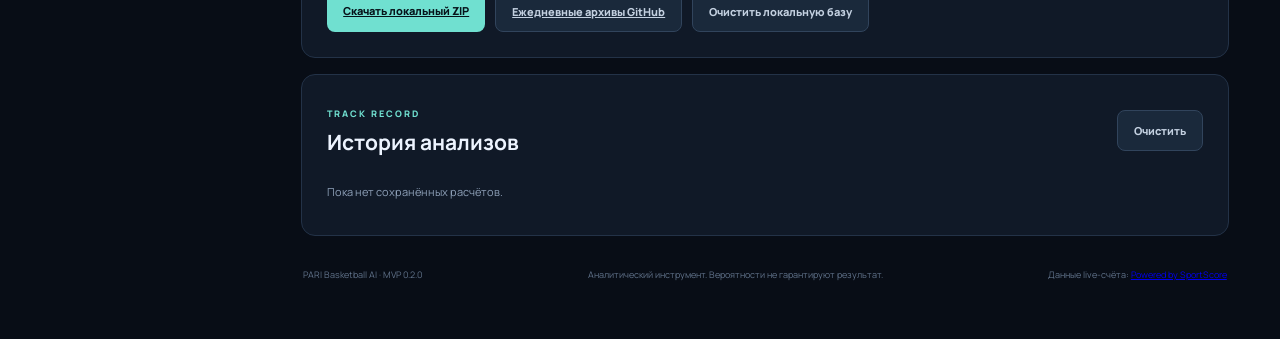
==== commit 3b35b010: "Sort live matches by available markets and central-line model probability" ====
--- a/static/index.html
+++ b/static/index.html
@@ -34,6 +34,7 @@
       <div class="form-actions"><button class="btn-primary" type="button" id="refreshLiveMatches">Обновить матчи</button><span class="muted" id="liveFeedUpdated">Ожидание первого ответа…</span></div>
       <p class="muted" id="liveFeedMessage" aria-live="polite">Проверяем доступность API PARI.</p>
       <div id="priorityForecasts" class="priority-forecasts" aria-live="polite">Проверяем условия отбора прогнозов…</div>
+      <p class="muted">Порядок: открытые линии с оценкой модели — по убыванию оценки; затем линии без сопоставимого расчёта. Паузы, закрытые рынки и последняя минута цели — в конце. Оценки вероятности не калиброваны; открытость линии проверяется по последнему снимку PARI.</p>
       <div id="liveMatchList" class="live-match-list"></div>
     </section>
 
@@ -82,7 +83,7 @@
   if (message) message.textContent = "Ошибка выполнения страницы: " + String(event.reason || "неизвестная ошибка");
 });
 </script>
-<script src="/static/forecast-core.js?v=20261127-learning-v14"></script>
-<script src="/static/app.js?v=20261127-learning-v14" onerror="document.getElementById('liveFeedMessage').textContent='Не загрузился файл /static/app.js';document.getElementById('liveFeedUpdated').textContent='Ошибка загрузки JavaScript';"></script>
-<script src="/static/learning.js?v=20261127-learning-v14"></script>
+<script src="/static/forecast-core.js?v=20261127-match-order-v16"></script>
+<script src="/static/app.js?v=20261127-match-order-v16" onerror="document.getElementById('liveFeedMessage').textContent='Не загрузился файл /static/app.js';document.getElementById('liveFeedUpdated').textContent='Ошибка загрузки JavaScript';"></script>
+<script src="/static/learning.js?v=20261127-match-order-v16"></script>
 </body></html>
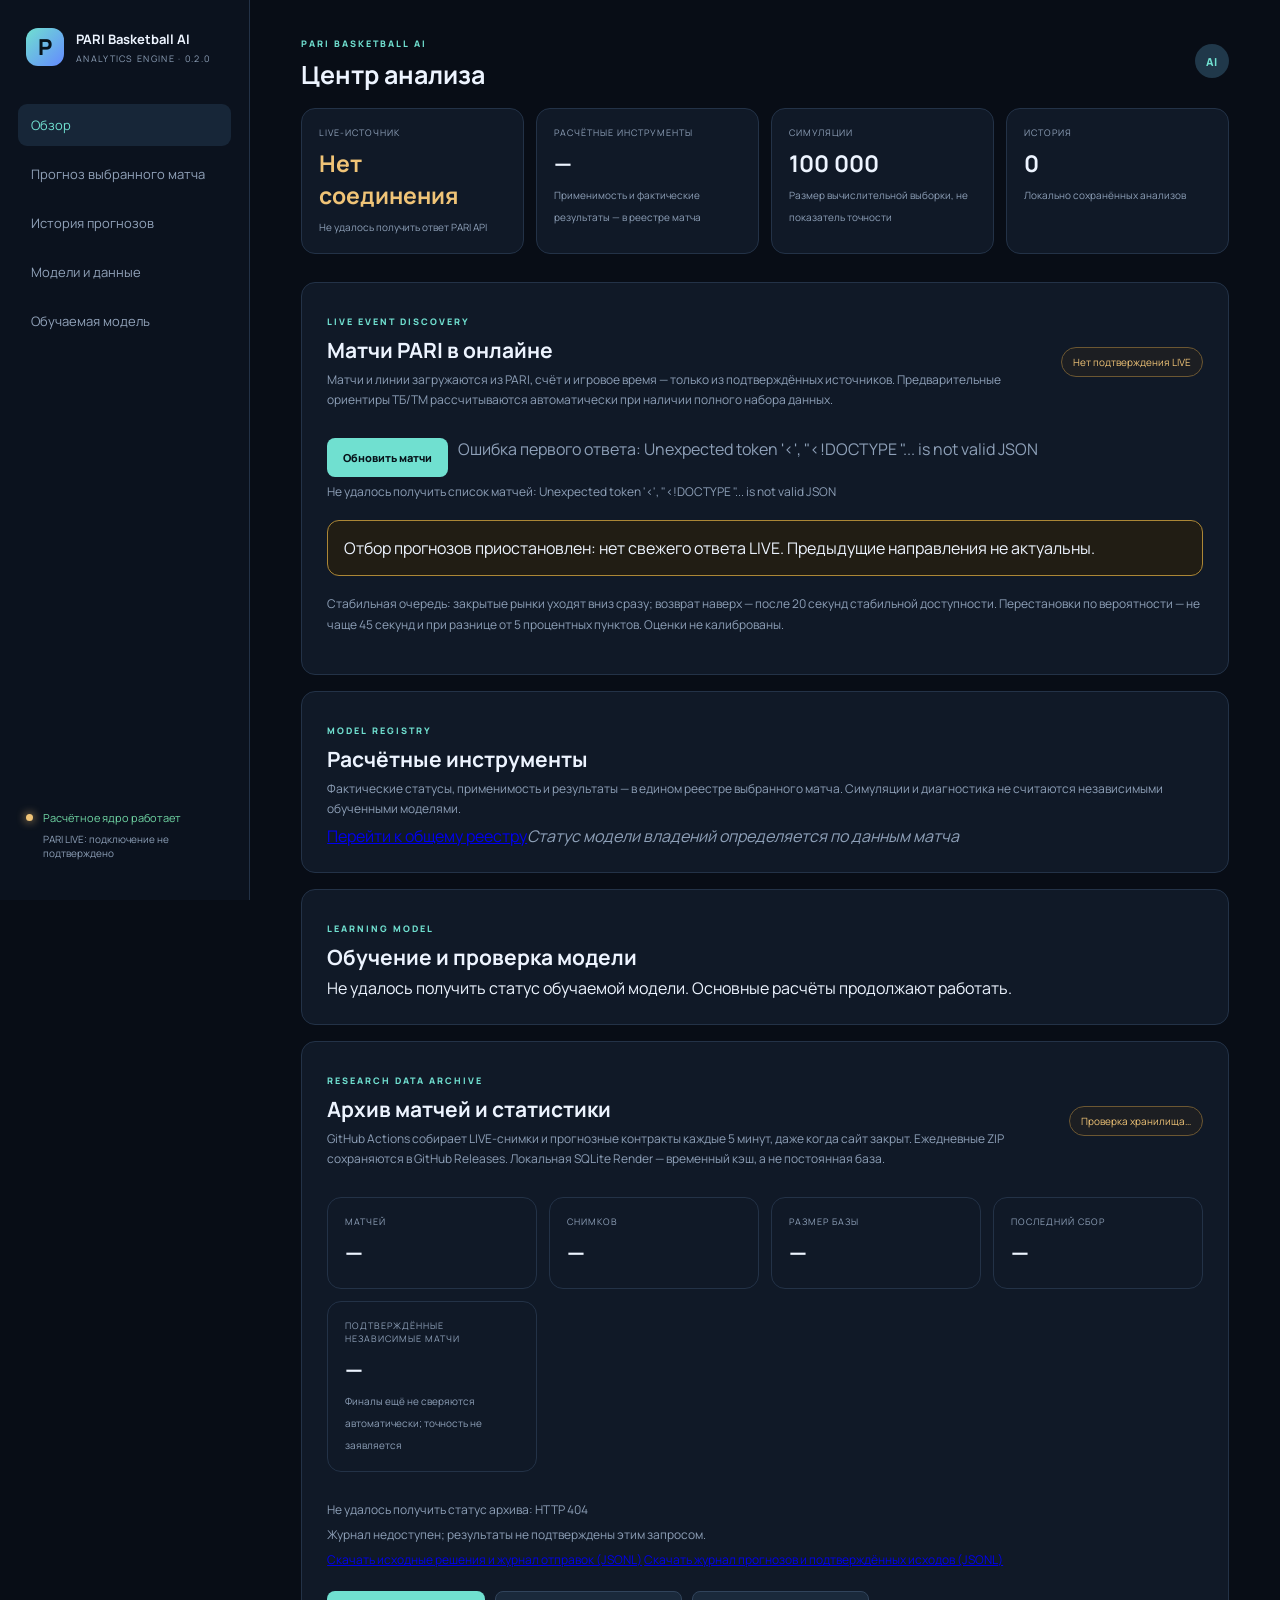
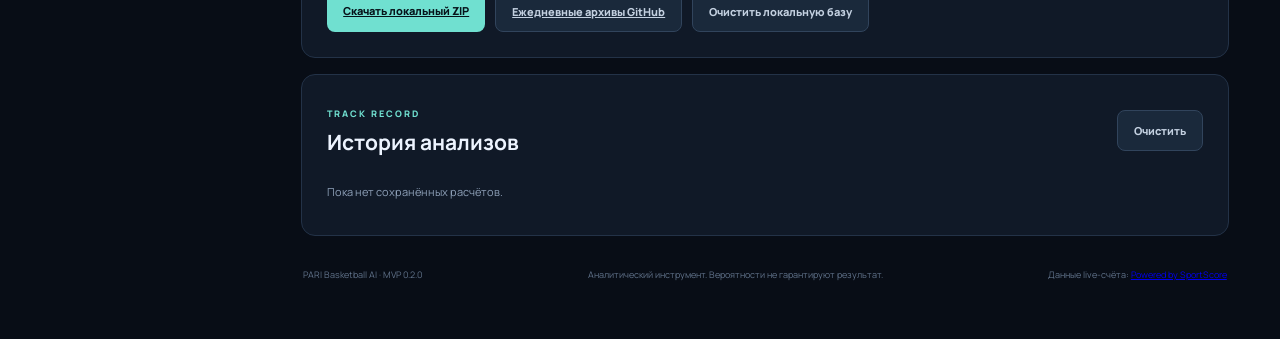
==== commit bfdc7cde: "Keep live match queue stable and poll every five seconds" ====
--- a/static/index.html
+++ b/static/index.html
@@ -24,7 +24,7 @@
   <main>
     <header class="topbar"><div><span class="eyebrow">PARI BASKETBALL AI</span><h1>Центр анализа</h1></div><div class="top-actions"><span class="avatar">AI</span></div></header>
     <section class="metrics" id="dashboard">
-      <div class="metric"><small>LIVE-ИСТОЧНИК</small><b id="liveSourceStatus" class="amber">Проверка…</b><span id="liveSourceDetail">Автоматическое обновление каждые 10 секунд</span></div>
+      <div class="metric"><small>LIVE-ИСТОЧНИК</small><b id="liveSourceStatus" class="amber">Проверка…</b><span id="liveSourceDetail">Проверка новых данных каждые 5 секунд</span></div>
       <div class="metric"><small>РАСЧЁТНЫЕ ИНСТРУМЕНТЫ</small><b>—</b><span>Применимость и фактические результаты — в реестре матча</span></div>
       <div class="metric"><small>СИМУЛЯЦИИ</small><b>100 000</b><span>Размер вычислительной выборки, не показатель точности</span></div>
       <div class="metric"><small>ИСТОРИЯ</small><b id="historyCount">0</b><span>Локально сохранённых анализов</span></div>
@@ -34,7 +34,7 @@
       <div class="form-actions"><button class="btn-primary" type="button" id="refreshLiveMatches">Обновить матчи</button><span class="muted" id="liveFeedUpdated">Ожидание первого ответа…</span></div>
       <p class="muted" id="liveFeedMessage" aria-live="polite">Проверяем доступность API PARI.</p>
       <div id="priorityForecasts" class="priority-forecasts" aria-live="polite">Проверяем условия отбора прогнозов…</div>
-      <p class="muted">Порядок: открытые линии с оценкой модели — по убыванию оценки; затем линии без сопоставимого расчёта. Паузы, закрытые рынки и последняя минута цели — в конце. Оценки вероятности не калиброваны; открытость линии проверяется по последнему снимку PARI.</p>
+      <p class="muted">Стабильная очередь: закрытые рынки уходят вниз сразу; возврат наверх — после 20 секунд стабильной доступности. Перестановки по вероятности — не чаще 45 секунд и при разнице от 5 процентных пунктов. Оценки не калиброваны.</p>
       <div id="liveMatchList" class="live-match-list"></div>
     </section>
 
@@ -83,7 +83,7 @@
   if (message) message.textContent = "Ошибка выполнения страницы: " + String(event.reason || "неизвестная ошибка");
 });
 </script>
-<script src="/static/forecast-core.js?v=20261127-match-order-v16"></script>
-<script src="/static/app.js?v=20261127-match-order-v16" onerror="document.getElementById('liveFeedMessage').textContent='Не загрузился файл /static/app.js';document.getElementById('liveFeedUpdated').textContent='Ошибка загрузки JavaScript';"></script>
-<script src="/static/learning.js?v=20261127-match-order-v16"></script>
+<script src="/static/forecast-core.js?v=20261127-stable-live-v17"></script>
+<script src="/static/app.js?v=20261127-stable-live-v17" onerror="document.getElementById('liveFeedMessage').textContent='Не загрузился файл /static/app.js';document.getElementById('liveFeedUpdated').textContent='Ошибка загрузки JavaScript';"></script>
+<script src="/static/learning.js?v=20261127-stable-live-v17"></script>
 </body></html>
